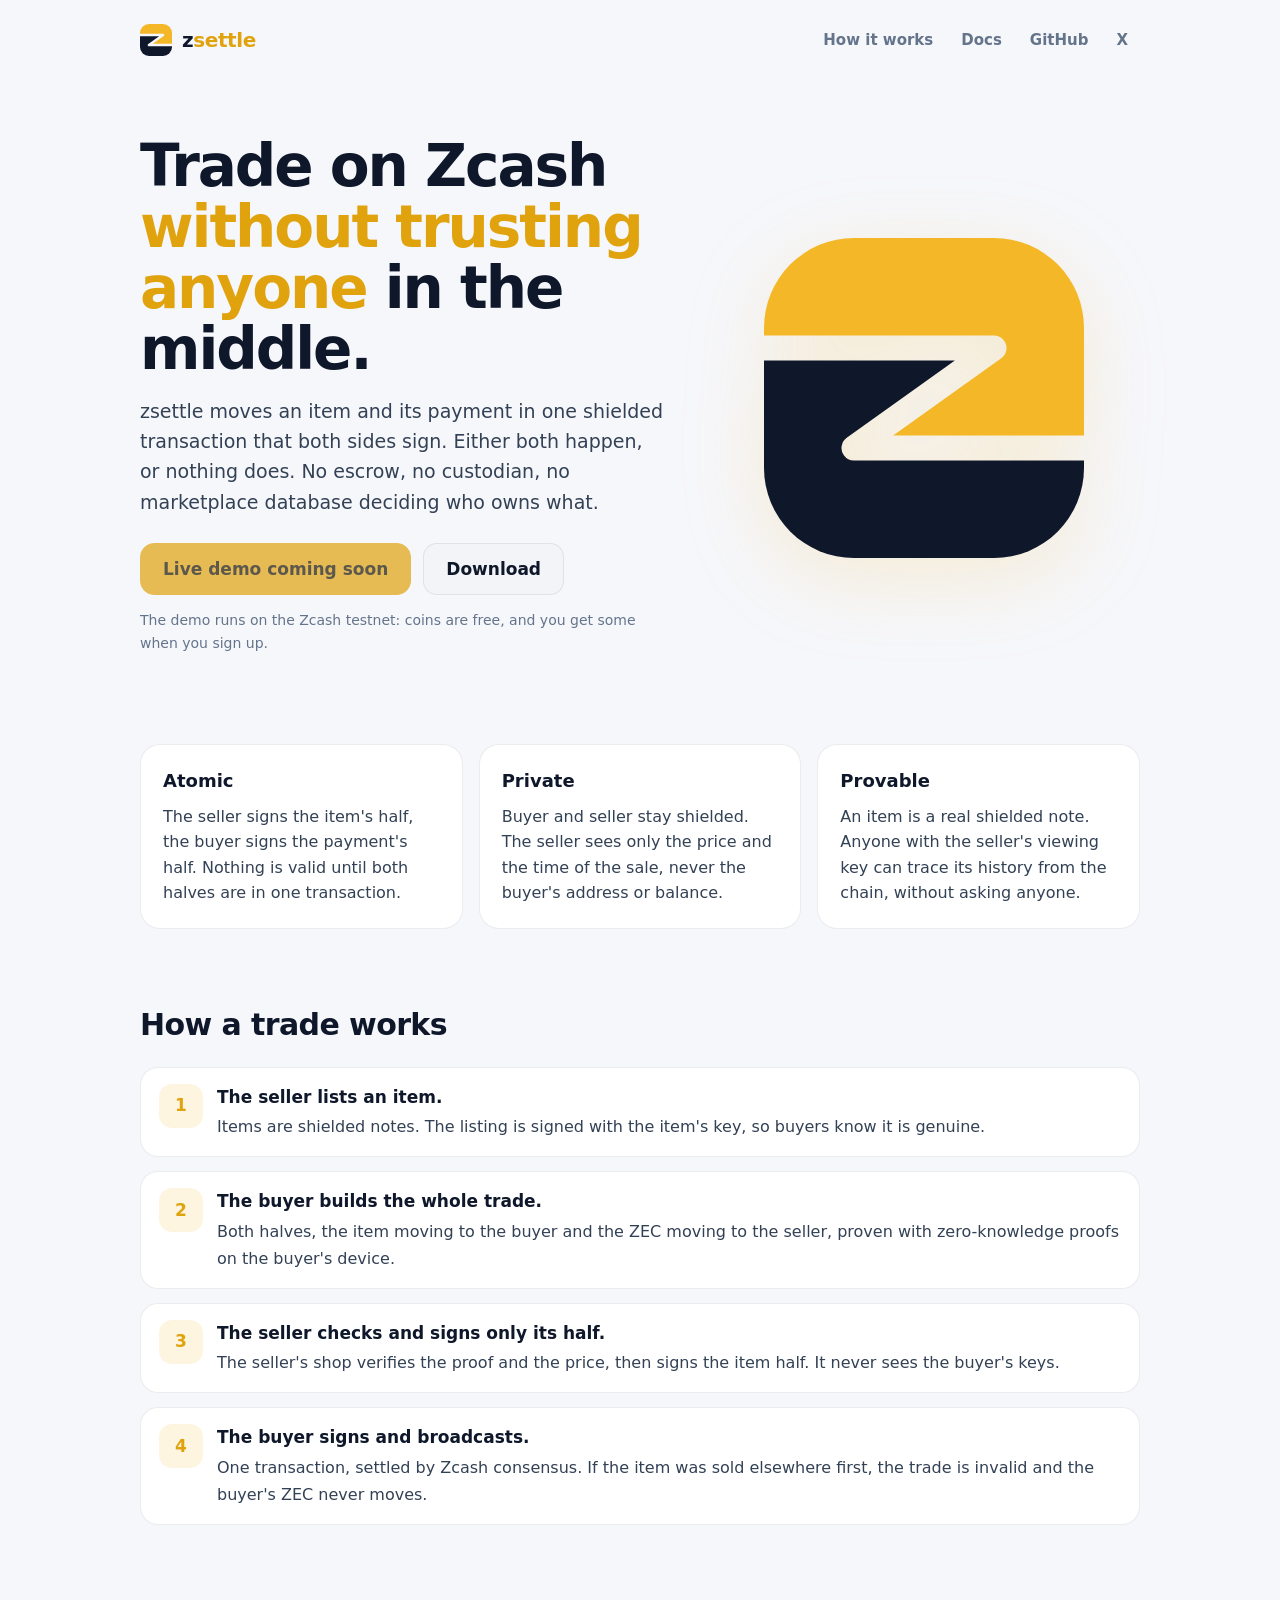
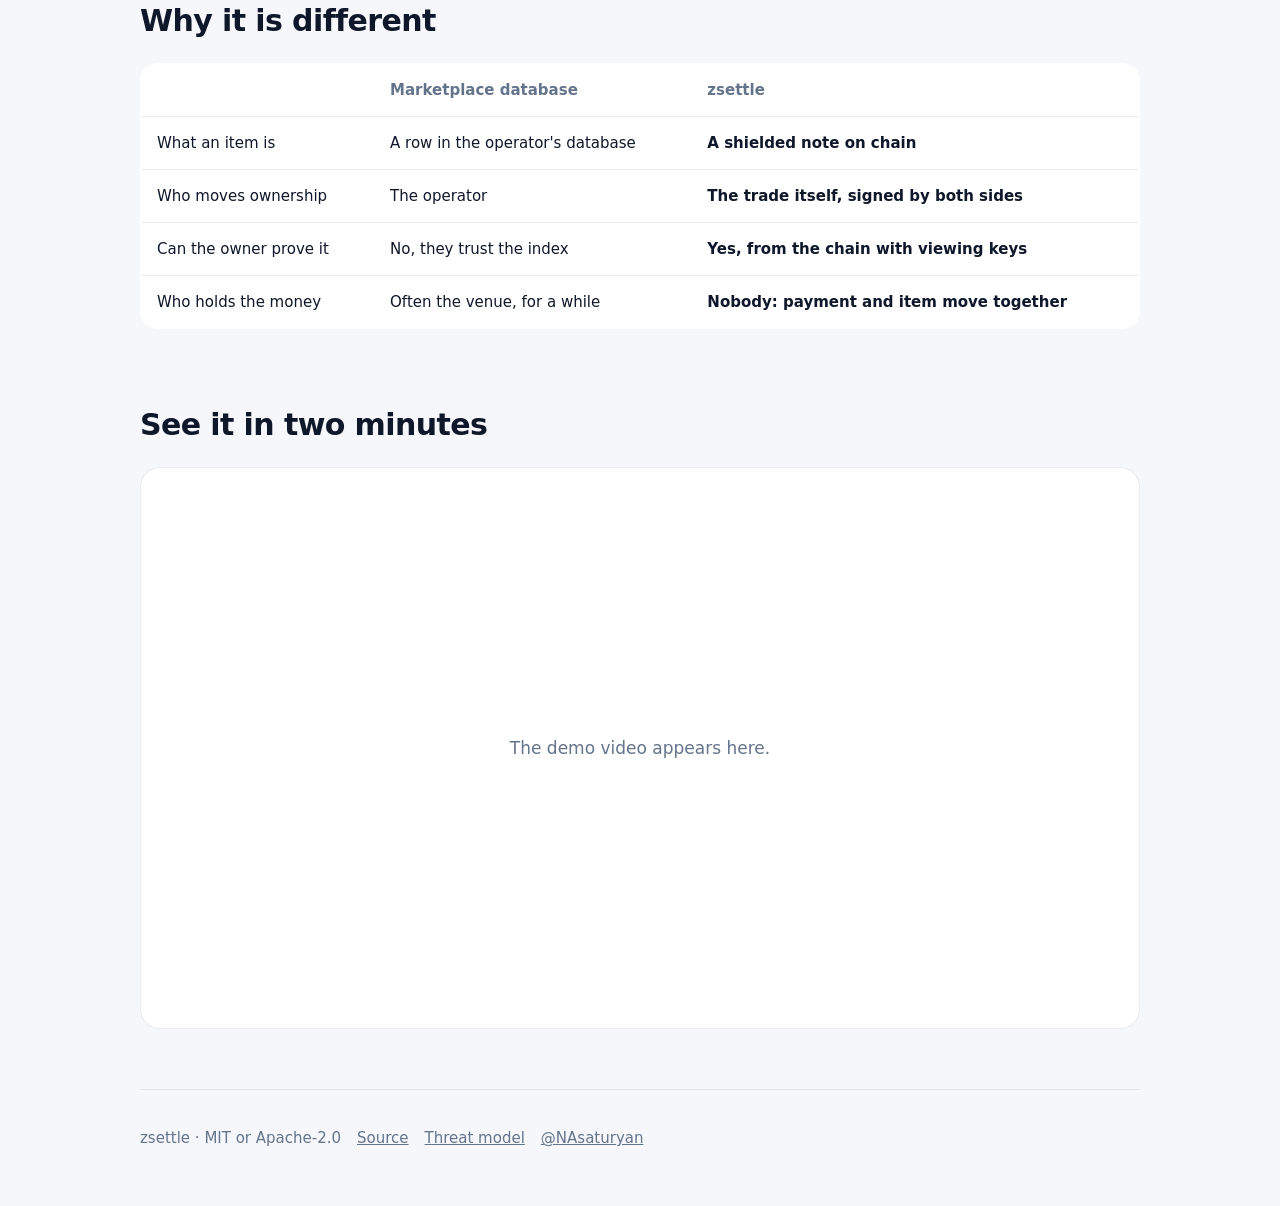
==== docs/index.html @ f496202f "Merge branch 'main' into nu7-testnet" ====
<!doctype html>
<html lang="en">
<head>
<meta charset="utf-8">
<meta name="viewport" content="width=device-width, initial-scale=1, viewport-fit=cover">
<meta name="description" content="zsettle: buy and sell items for ZEC in one shielded Zcash transaction. No escrow, no one in the middle.">
<meta name="color-scheme" content="dark light">
<title>zsettle · private trades on Zcash</title>
<link rel="icon" href="logo.svg" type="image/svg+xml">
<style>
:root { --bg:#0b0d12; --bg2:#10131a; --surface:#151923; --surface2:#1b2030; --line:rgba(255,255,255,.08); --text:#eef0f6; --text2:#b4bbcc; --muted:#8a93a8; --accent:#f4b728; --ink:#1d1503; color-scheme: dark; }
@media (prefers-color-scheme: light) { :root { --bg:#f6f7fb; --bg2:#eef0f6; --surface:#fff; --surface2:#f3f4f8; --line:rgba(15,23,42,.08); --text:#0f172a; --text2:#334155; --muted:#64748b; --accent:#e0a30e; color-scheme: light; } }
* { box-sizing: border-box; }
html, body { margin: 0; background: var(--bg); color: var(--text); }
body { font: 17px/1.6 ui-sans-serif, system-ui, -apple-system, "Segoe UI", Roboto, Arial, sans-serif; -webkit-font-smoothing: antialiased; }
a { color: inherit; }
.wrap { max-width: 1040px; margin: 0 auto; padding: 0 20px; }
header { display: flex; align-items: center; gap: 12px; padding: 18px 0; }
.brand { display: flex; align-items: center; gap: 10px; font-weight: 800; font-size: 20px; letter-spacing: -.02em; text-decoration: none; }
.brand .wm span { color: var(--accent); }
.brand svg { width: 32px; height: 32px; }
nav { margin-left: auto; display: flex; gap: 4px; flex-wrap: wrap; }
nav a { text-decoration: none; color: var(--muted); font-weight: 650; font-size: 15px; padding: 10px 12px; border-radius: 10px; }
nav a:hover { color: var(--text); background: var(--surface); }
.hero { padding: 56px 0 40px; display: grid; gap: 40px; align-items: center; grid-template-columns: 1.1fr .9fr; }
@media (max-width: 860px) { .hero { grid-template-columns: 1fr; padding-top: 24px; } .hero .mark { width: 120px; order: -1; justify-self: start; } }
h1 { font-size: clamp(36px, 6vw, 58px); line-height: 1.05; letter-spacing: -.035em; margin: 0 0 16px; }
h1 em { font-style: normal; color: var(--accent); }
.lede { font-size: 19px; color: var(--text2); margin: 0 0 26px; max-width: 34em; }
.cta { display: flex; gap: 12px; flex-wrap: wrap; }
.btn { display: inline-flex; align-items: center; gap: 8px; min-height: 52px; padding: 0 22px; border-radius: 14px; font-weight: 700; text-decoration: none; border: 1px solid var(--line); background: var(--surface2); color: var(--text); }
.btn.primary { background: var(--accent); border-color: var(--accent); color: var(--ink); }
.note { margin-top: 14px; font-size: 14px; color: var(--muted); }
.mark { justify-self: center; width: min(320px, 70vw); }
.mark svg { width: 100%; height: auto; filter: drop-shadow(0 20px 40px rgba(244,183,40,.18)); }
section { padding: 36px 0; }
h2 { font-size: 30px; letter-spacing: -.02em; margin: 0 0 18px; }
.grid { display: grid; gap: 16px; grid-template-columns: repeat(3, 1fr); }
@media (max-width: 860px) { .grid { grid-template-columns: 1fr; } }
.card { background: var(--surface); border: 1px solid var(--line); border-radius: 20px; padding: 22px; }
.card h3 { margin: 0 0 8px; font-size: 18px; }
.card p { margin: 0; color: var(--text2); font-size: 16px; }
ol.steps { counter-reset: s; list-style: none; padding: 0; margin: 0; display: grid; gap: 14px; }
ol.steps li { counter-increment: s; display: grid; grid-template-columns: 44px 1fr; gap: 14px; align-items: start; background: var(--surface); border: 1px solid var(--line); border-radius: 18px; padding: 16px 18px; }
ol.steps li::before { content: counter(s); width: 44px; height: 44px; border-radius: 13px; display: grid; place-items: center; background: rgba(244,183,40,.14); color: var(--accent); font-weight: 800; }
ol.steps b { display: block; margin-bottom: 2px; }
ol.steps span { color: var(--text2); font-size: 16px; }
.compare { width: 100%; border-collapse: collapse; background: var(--surface); border: 1px solid var(--line); border-radius: 18px; overflow: hidden; font-size: 15px; }
.compare th, .compare td { text-align: left; padding: 14px 16px; border-bottom: 1px solid var(--line); vertical-align: top; }
.compare th { color: var(--muted); font-weight: 650; }
.compare tr:last-child td { border-bottom: 0; }
.compare td:last-child { color: var(--text); font-weight: 650; }
.scroll { overflow-x: auto; }
.video { aspect-ratio: 16/9; border-radius: 20px; background: var(--surface); border: 1px solid var(--line); display: grid; place-items: center; color: var(--muted); }
footer { padding: 36px 0 56px; color: var(--muted); font-size: 15px; display: flex; gap: 16px; flex-wrap: wrap; border-top: 1px solid var(--line); margin-top: 24px; }
footer a { color: var(--muted); }
</style>
</head>
<body>
<div class="wrap">
  <header>
    <a class="brand" href="#"><svg viewBox="0 0 64 64" aria-hidden="true"><defs><clipPath id="c"><rect width="64" height="64" rx="18"/></clipPath><mask id="m"><rect width="64" height="64" fill="#fff"/><path d="M-2 22H46L18 42H66" fill="none" stroke="#000" stroke-width="5" stroke-linejoin="round"/></mask></defs><g clip-path="url(#c)" mask="url(#m)"><path d="M0 0H64V42H18L46 22H0Z" fill="#F4B728"/><path d="M0 22H46L18 42H64V64H0Z" fill="currentColor"/></g></svg><span class="wm">z<span>settle</span></span></a>
    <nav>
      <a href="#how">How it works</a>
      <a href="https://github.com/nerses-asaturyan/zsettle/tree/main/docs">Docs</a>
      <a href="https://github.com/nerses-asaturyan/zsettle">GitHub</a>
      <a href="https://x.com/NAsaturyan">X</a>
    </nav>
  </header>

  <div class="hero">
    <div>
      <h1>Trade on Zcash <em>without trusting anyone</em> in the middle.</h1>
      <p class="lede">zsettle moves an item and its payment in one shielded transaction that both sides sign. Either both happen, or nothing does. No escrow, no custodian, no marketplace database deciding who owns what.</p>
      <div class="cta">
        <a class="btn primary" id="demo" href="#">Try the live demo</a>
        <a class="btn" href="https://github.com/nerses-asaturyan/zsettle/releases">Download</a>
      </div>
      <p class="note">The demo runs on the Zcash testnet: coins are free, and you get some when you sign up.</p>
    </div>
    <div class="mark"><svg viewBox="0 0 64 64" aria-hidden="true"><defs><clipPath id="c2"><rect width="64" height="64" rx="18"/></clipPath><mask id="m2"><rect width="64" height="64" fill="#fff"/><path d="M-2 22H46L18 42H66" fill="none" stroke="#000" stroke-width="5" stroke-linejoin="round"/></mask></defs><g clip-path="url(#c2)" mask="url(#m2)"><path d="M0 0H64V42H18L46 22H0Z" fill="#F4B728"/><path d="M0 22H46L18 42H64V64H0Z" fill="currentColor"/></g></svg></div>
  </div>

  <section>
    <div class="grid">
      <div class="card"><h3>Atomic</h3><p>The seller signs the item's half, the buyer signs the payment's half. Nothing is valid until both halves are in one transaction.</p></div>
      <div class="card"><h3>Private</h3><p>Buyer and seller stay shielded. The seller sees only the price and the time of the sale, never the buyer's address or balance.</p></div>
      <div class="card"><h3>Provable</h3><p>An item is a real shielded note. Anyone with the seller's viewing key can trace its history from the chain, without asking anyone.</p></div>
    </div>
  </section>

  <section id="how">
    <h2>How a trade works</h2>
    <ol class="steps">
      <li><div><b>The seller lists an item.</b><span>Items are shielded notes. The listing is signed with the item's key, so buyers know it is genuine.</span></div></li>
      <li><div><b>The buyer builds the whole trade.</b><span>Both halves, the item moving to the buyer and the ZEC moving to the seller, proven with zero-knowledge proofs on the buyer's device.</span></div></li>
      <li><div><b>The seller checks and signs only its half.</b><span>The seller's shop verifies the proof and the price, then signs the item half. It never sees the buyer's keys.</span></div></li>
      <li><div><b>The buyer signs and broadcasts.</b><span>One transaction, settled by Zcash consensus. If the item was sold elsewhere first, the trade is invalid and the buyer's ZEC never moves.</span></div></li>
    </ol>
  </section>

  <section>
    <h2>Why it is different</h2>
    <div class="scroll">
      <table class="compare">
        <tr><th></th><th>Marketplace database</th><th>zsettle</th></tr>
        <tr><td>What an item is</td><td>A row in the operator's database</td><td>A shielded note on chain</td></tr>
        <tr><td>Who moves ownership</td><td>The operator</td><td>The trade itself, signed by both sides</td></tr>
        <tr><td>Can the owner prove it</td><td>No, they trust the index</td><td>Yes, from the chain with viewing keys</td></tr>
        <tr><td>Who holds the money</td><td>Often the venue, for a while</td><td>Nobody: payment and item move together</td></tr>
      </table>
    </div>
  </section>

  <section>
    <h2>See it in two minutes</h2>
    <div class="video" id="video">The demo video appears here.</div>
  </section>

  <footer>
    <span>zsettle · MIT or Apache-2.0</span>
    <a href="https://github.com/nerses-asaturyan/zsettle">Source</a>
    <a href="https://github.com/nerses-asaturyan/zsettle/blob/main/spec/THREAT_MODEL.md">Threat model</a>
    <a href="https://x.com/NAsaturyan">@NAsaturyan</a>
  </footer>
</div>
<script>
  // Filled in when the demo server is up.
  const DEMO_URL = '';
  const demo = document.getElementById('demo');
  if (DEMO_URL) demo.href = DEMO_URL;
  else { demo.textContent = 'Live demo coming soon'; demo.removeAttribute('href'); demo.style.opacity = '.7'; }
</script>
</body>
</html>
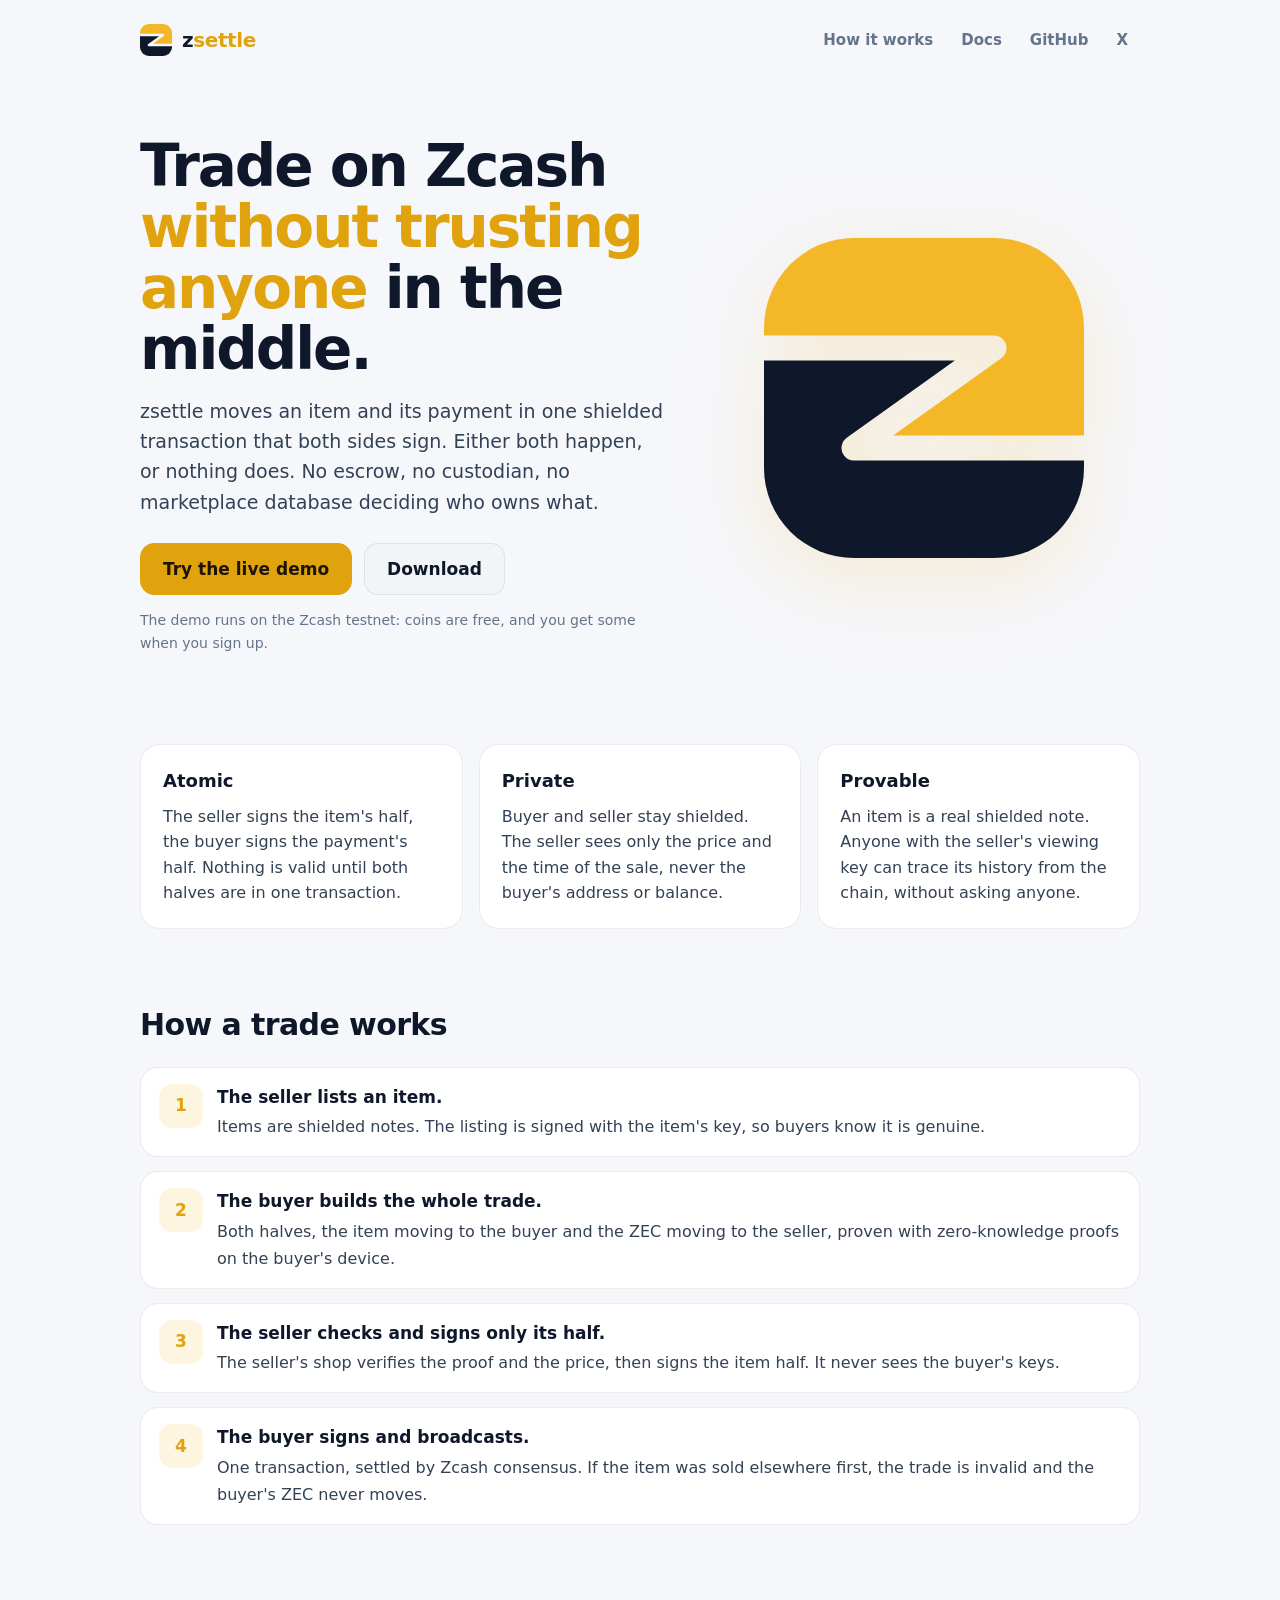
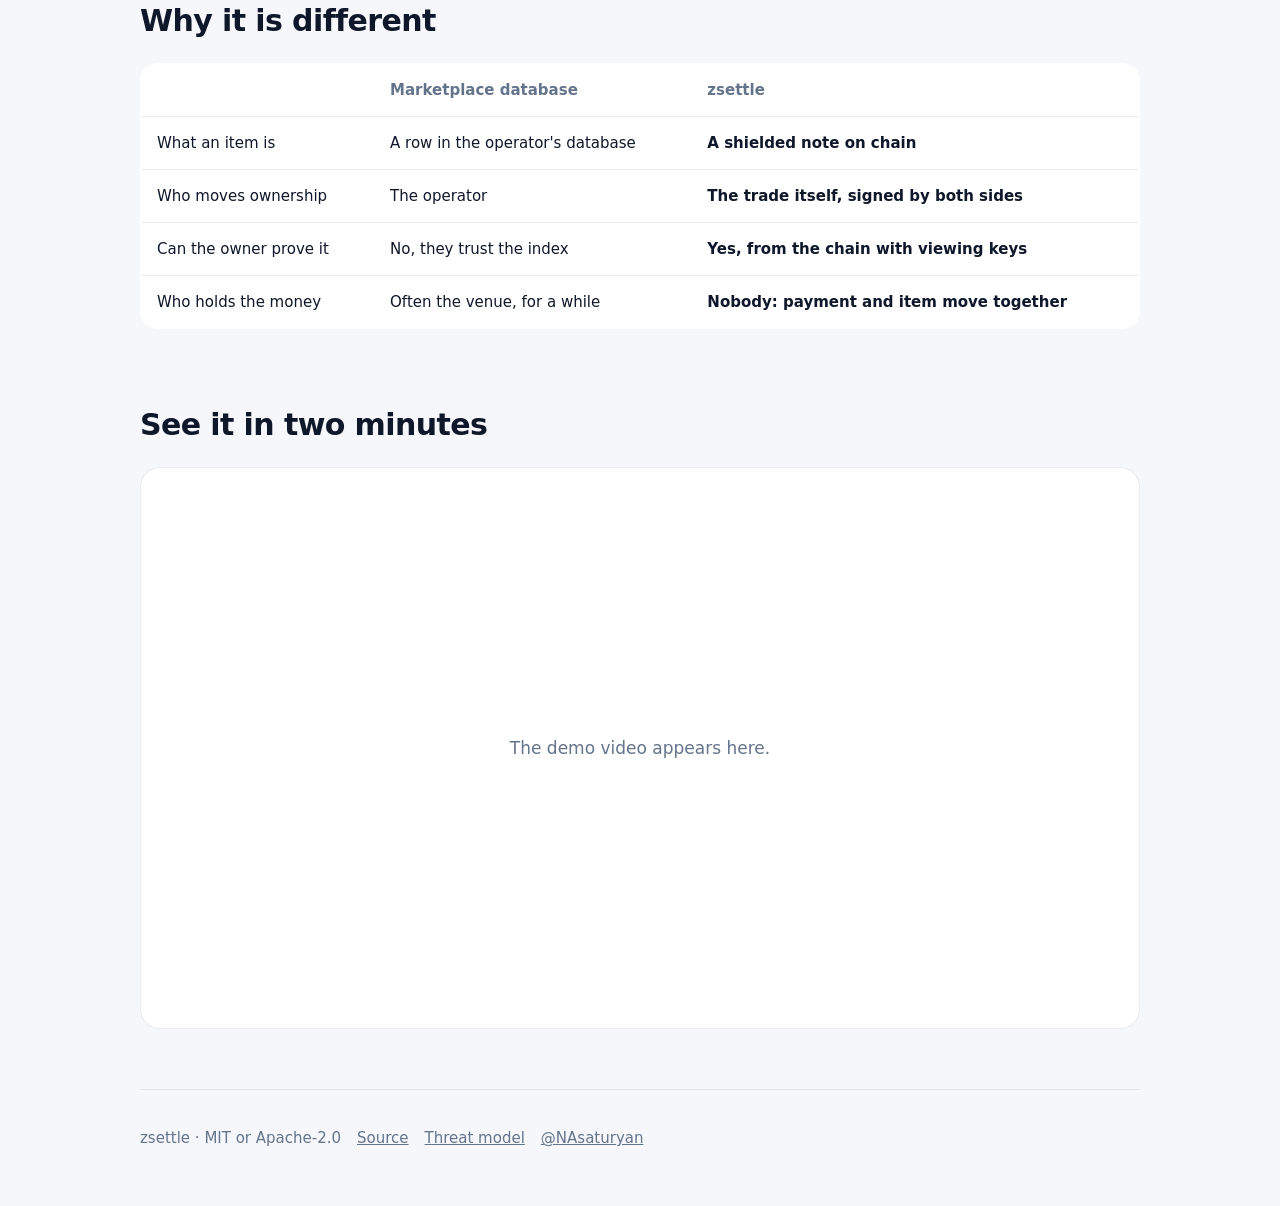
==== commit 6a76b241: "Merge branch 'main' into nu7-testnet" ====
--- a/docs/index.html
+++ b/docs/index.html
@@ -62,7 +62,7 @@
     <a class="brand" href="#"><svg viewBox="0 0 64 64" aria-hidden="true"><defs><clipPath id="c"><rect width="64" height="64" rx="18"/></clipPath><mask id="m"><rect width="64" height="64" fill="#fff"/><path d="M-2 22H46L18 42H66" fill="none" stroke="#000" stroke-width="5" stroke-linejoin="round"/></mask></defs><g clip-path="url(#c)" mask="url(#m)"><path d="M0 0H64V42H18L46 22H0Z" fill="#F4B728"/><path d="M0 22H46L18 42H64V64H0Z" fill="currentColor"/></g></svg><span class="wm">z<span>settle</span></span></a>
     <nav>
       <a href="#how">How it works</a>
-      <a href="https://github.com/nerses-asaturyan/zsettle/tree/main/docs">Docs</a>
+      <a href="book/">Docs</a>
       <a href="https://github.com/nerses-asaturyan/zsettle">GitHub</a>
       <a href="https://x.com/NAsaturyan">X</a>
     </nav>
@@ -126,7 +126,7 @@
 </div>
 <script>
   // Filled in when the demo server is up.
-  const DEMO_URL = '';
+  const DEMO_URL = 'https://zsettle.duckdns.org';
   const demo = document.getElementById('demo');
   if (DEMO_URL) demo.href = DEMO_URL;
   else { demo.textContent = 'Live demo coming soon'; demo.removeAttribute('href'); demo.style.opacity = '.7'; }
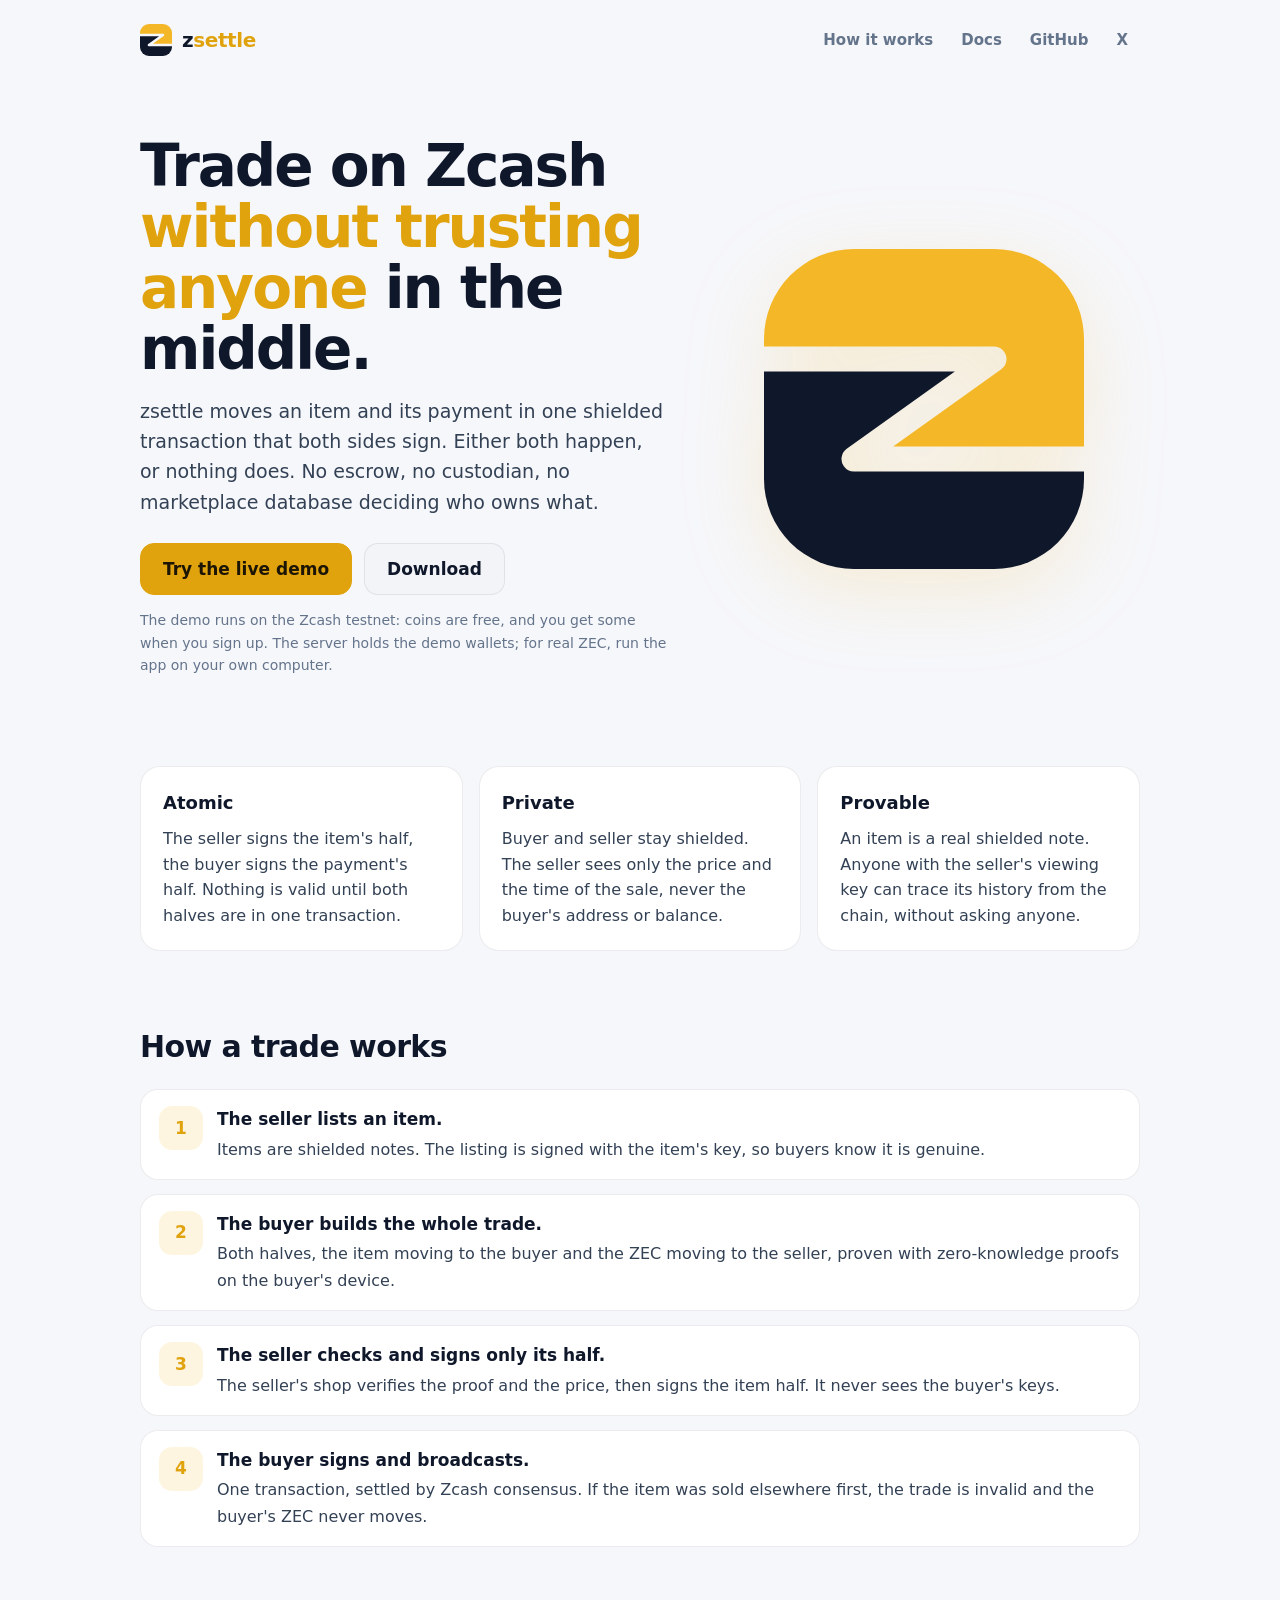
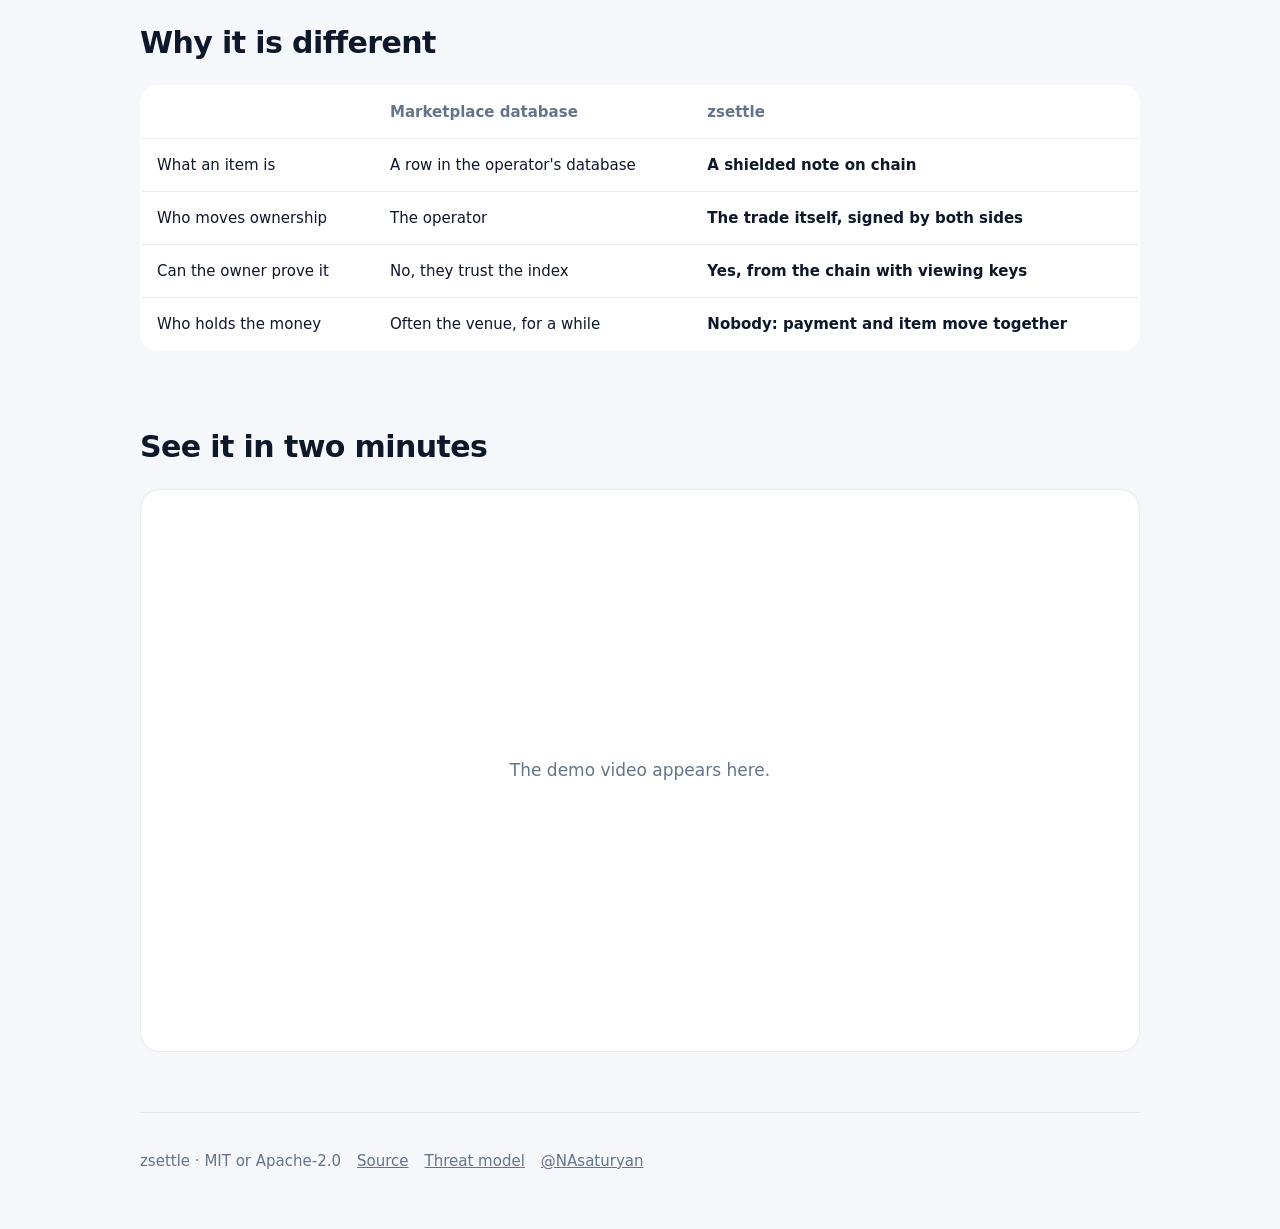
==== commit 1911fd46: "Docs: the hosted server holds its visitors' wallets, said next to the demo link too" ====
--- a/docs/index.html
+++ b/docs/index.html
@@ -76,7 +76,7 @@
         <a class="btn primary" id="demo" href="#">Try the live demo</a>
         <a class="btn" href="https://github.com/nerses-asaturyan/zsettle/releases">Download</a>
       </div>
-      <p class="note">The demo runs on the Zcash testnet: coins are free, and you get some when you sign up.</p>
+      <p class="note">The demo runs on the Zcash testnet: coins are free, and you get some when you sign up. The server holds the demo wallets; for real ZEC, run the app on your own computer.</p>
     </div>
     <div class="mark"><svg viewBox="0 0 64 64" aria-hidden="true"><defs><clipPath id="c2"><rect width="64" height="64" rx="18"/></clipPath><mask id="m2"><rect width="64" height="64" fill="#fff"/><path d="M-2 22H46L18 42H66" fill="none" stroke="#000" stroke-width="5" stroke-linejoin="round"/></mask></defs><g clip-path="url(#c2)" mask="url(#m2)"><path d="M0 0H64V42H18L46 22H0Z" fill="#F4B728"/><path d="M0 22H46L18 42H64V64H0Z" fill="currentColor"/></g></svg></div>
   </div>
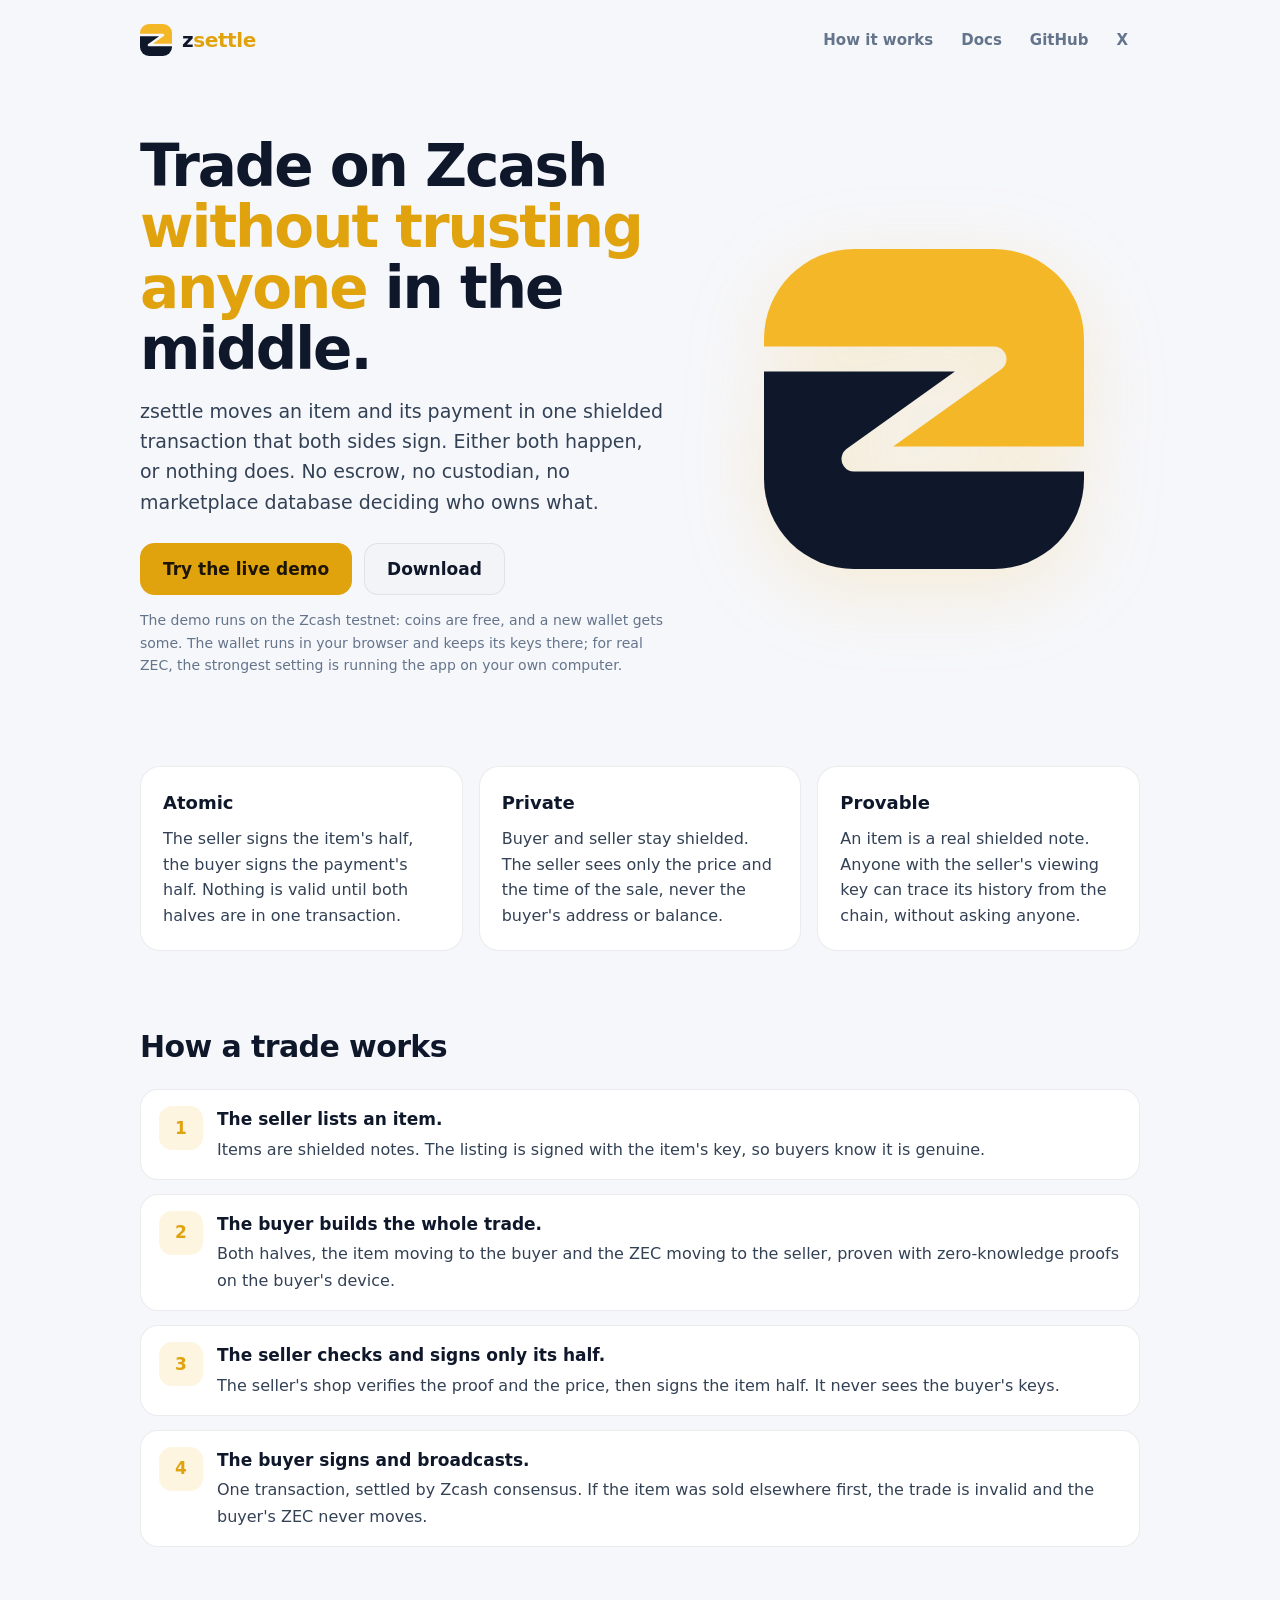
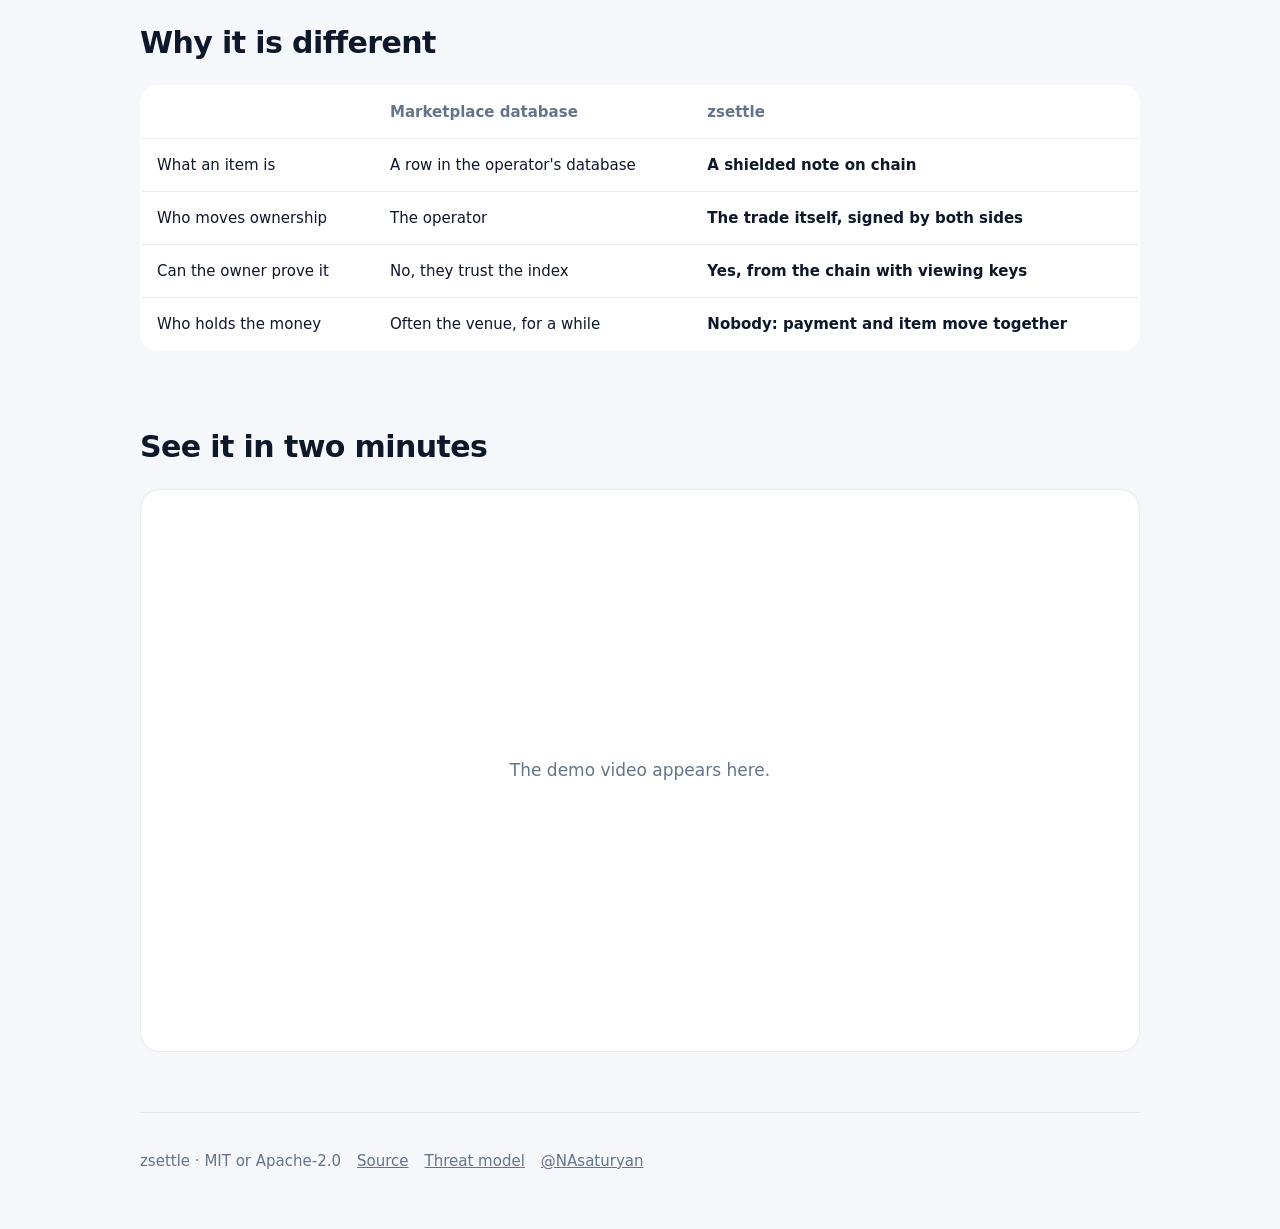
==== commit fbd5bd7b: "Mailbox limits, key binding, and docs for the one app Mailboxes: offers expire after 15 minutes and " ====
--- a/docs/index.html
+++ b/docs/index.html
@@ -76,7 +76,7 @@
         <a class="btn primary" id="demo" href="#">Try the live demo</a>
         <a class="btn" href="https://github.com/nerses-asaturyan/zsettle/releases">Download</a>
       </div>
-      <p class="note">The demo runs on the Zcash testnet: coins are free, and you get some when you sign up. The server holds the demo wallets; for real ZEC, run the app on your own computer.</p>
+      <p class="note">The demo runs on the Zcash testnet: coins are free, and a new wallet gets some. The wallet runs in your browser and keeps its keys there; for real ZEC, the strongest setting is running the app on your own computer.</p>
     </div>
     <div class="mark"><svg viewBox="0 0 64 64" aria-hidden="true"><defs><clipPath id="c2"><rect width="64" height="64" rx="18"/></clipPath><mask id="m2"><rect width="64" height="64" fill="#fff"/><path d="M-2 22H46L18 42H66" fill="none" stroke="#000" stroke-width="5" stroke-linejoin="round"/></mask></defs><g clip-path="url(#c2)" mask="url(#m2)"><path d="M0 0H64V42H18L46 22H0Z" fill="#F4B728"/><path d="M0 22H46L18 42H64V64H0Z" fill="currentColor"/></g></svg></div>
   </div>
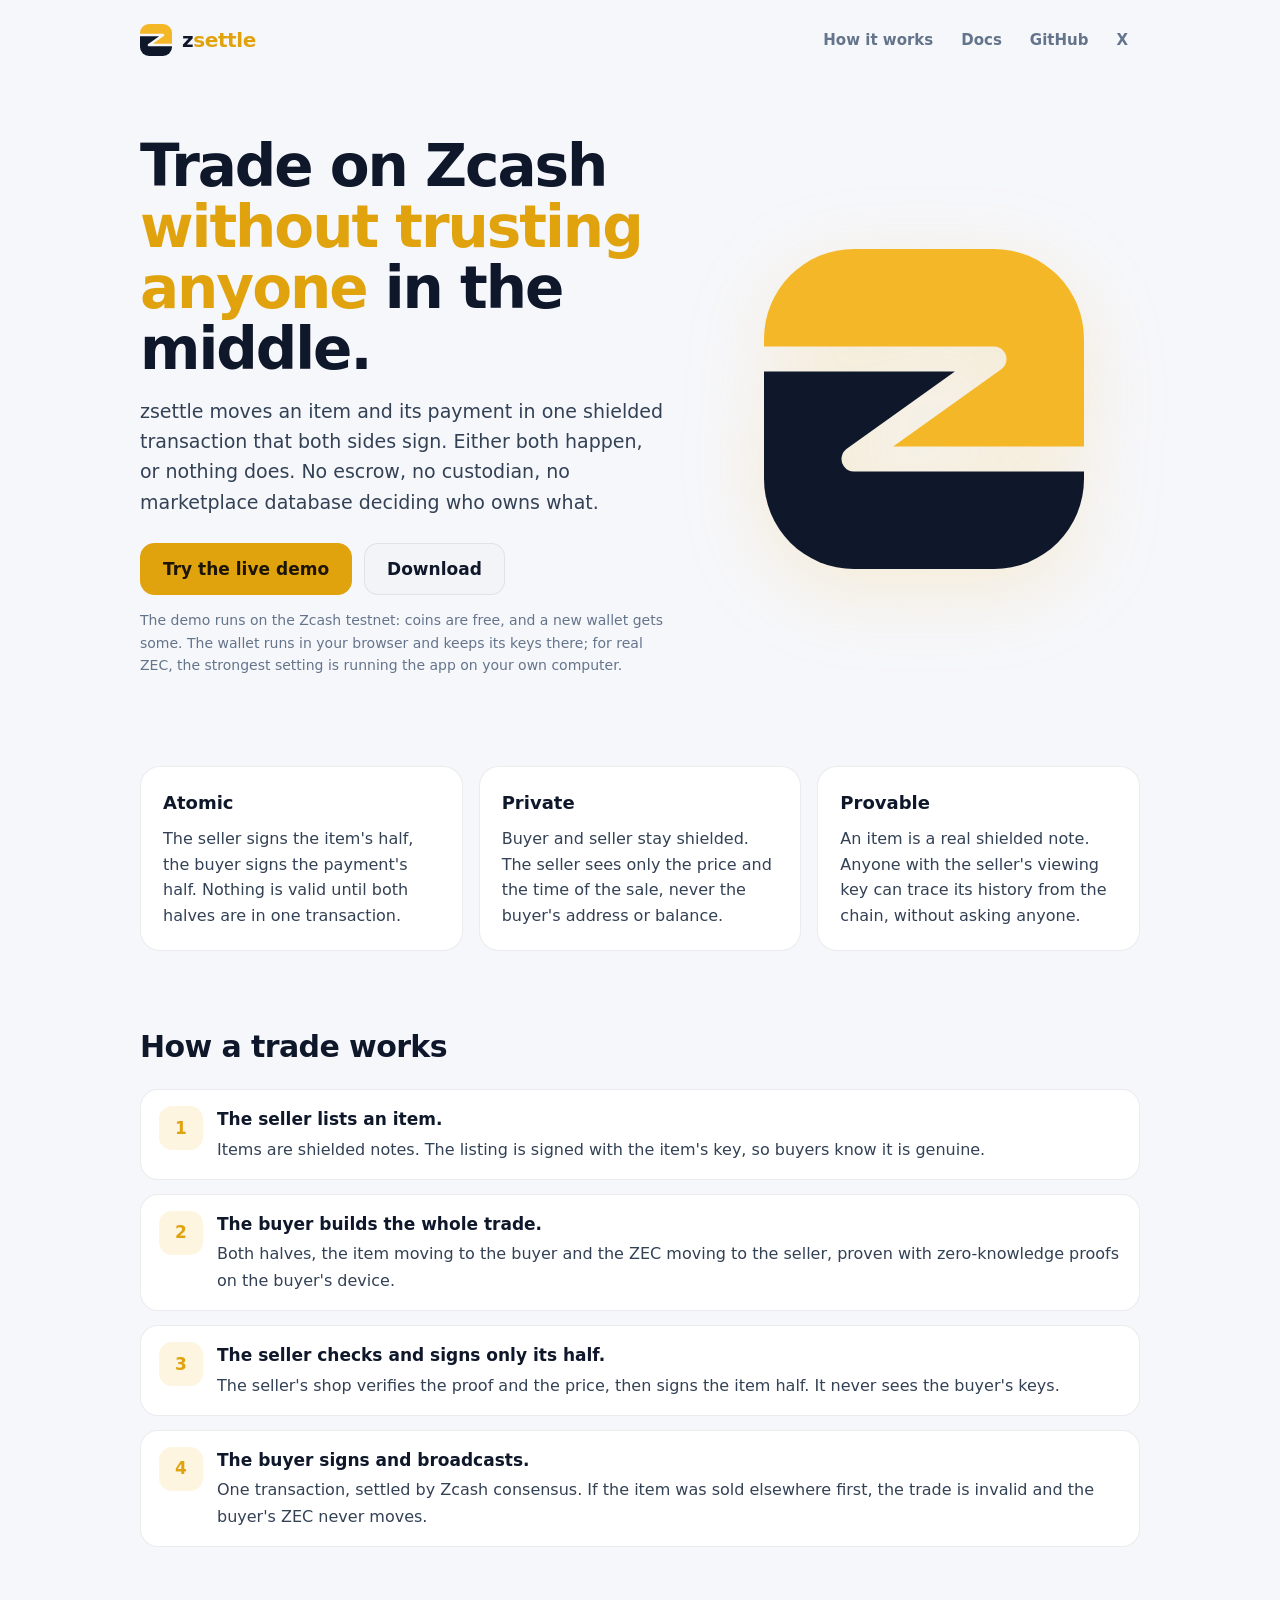
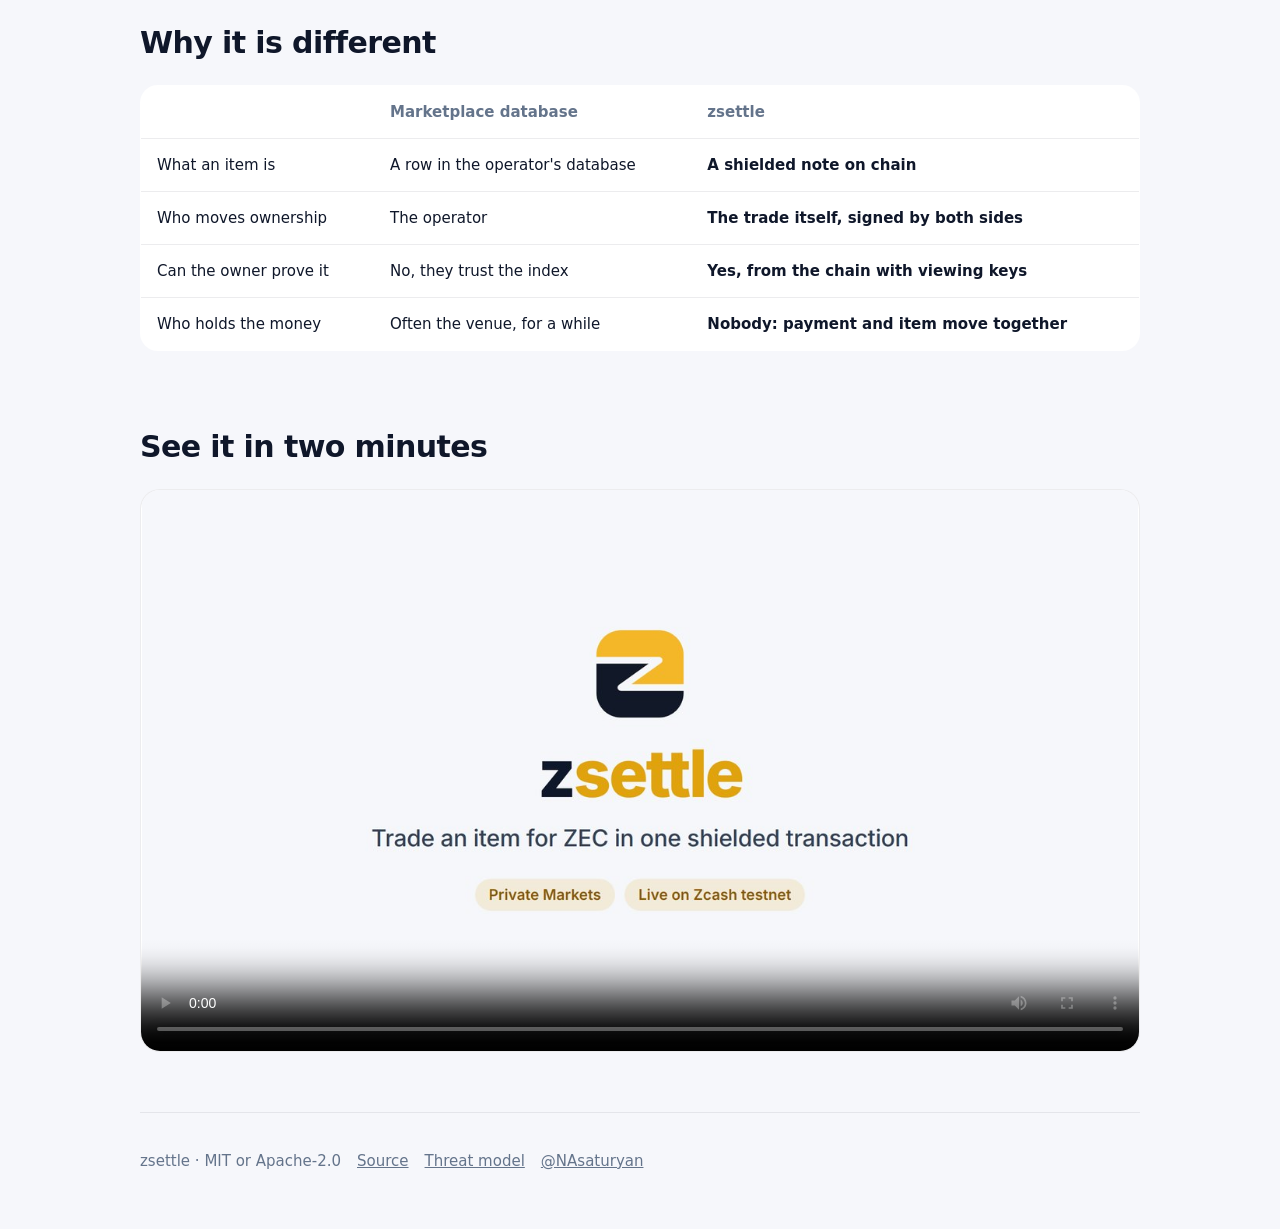
==== commit 6813626e: "Demo video in the README and on the project page The video and its posters live in docs/video. The p" ====
--- a/docs/index.html
+++ b/docs/index.html
@@ -3,7 +3,7 @@
 <head>
 <meta charset="utf-8">
 <meta name="viewport" content="width=device-width, initial-scale=1, viewport-fit=cover">
-<meta name="description" content="zsettle: buy and sell items for ZEC in one shielded Zcash transaction. No escrow, no one in the middle.">
+<meta name="description" content="zsettle: buy and sell items for ZEC in one shielded Zcash transaction. No escrow, no one holding the funds.">
 <meta name="color-scheme" content="dark light">
 <title>zsettle · private trades on Zcash</title>
 <link rel="icon" href="logo.svg" type="image/svg+xml">
@@ -51,7 +51,7 @@
 .compare tr:last-child td { border-bottom: 0; }
 .compare td:last-child { color: var(--text); font-weight: 650; }
 .scroll { overflow-x: auto; }
-.video { aspect-ratio: 16/9; border-radius: 20px; background: var(--surface); border: 1px solid var(--line); display: grid; place-items: center; color: var(--muted); }
+.video { display: block; width: 100%; height: auto; aspect-ratio: 16/9; border-radius: 20px; background: var(--surface); border: 1px solid var(--line); }
 footer { padding: 36px 0 56px; color: var(--muted); font-size: 15px; display: flex; gap: 16px; flex-wrap: wrap; border-top: 1px solid var(--line); margin-top: 24px; }
 footer a { color: var(--muted); }
 </style>
@@ -114,7 +114,7 @@
 
   <section>
     <h2>See it in two minutes</h2>
-    <div class="video" id="video">The demo video appears here.</div>
+    <video class="video" id="video" controls preload="metadata" poster="video/poster.jpg" src="video/zsettle-demo.mp4"></video>
   </section>
 
   <footer>
